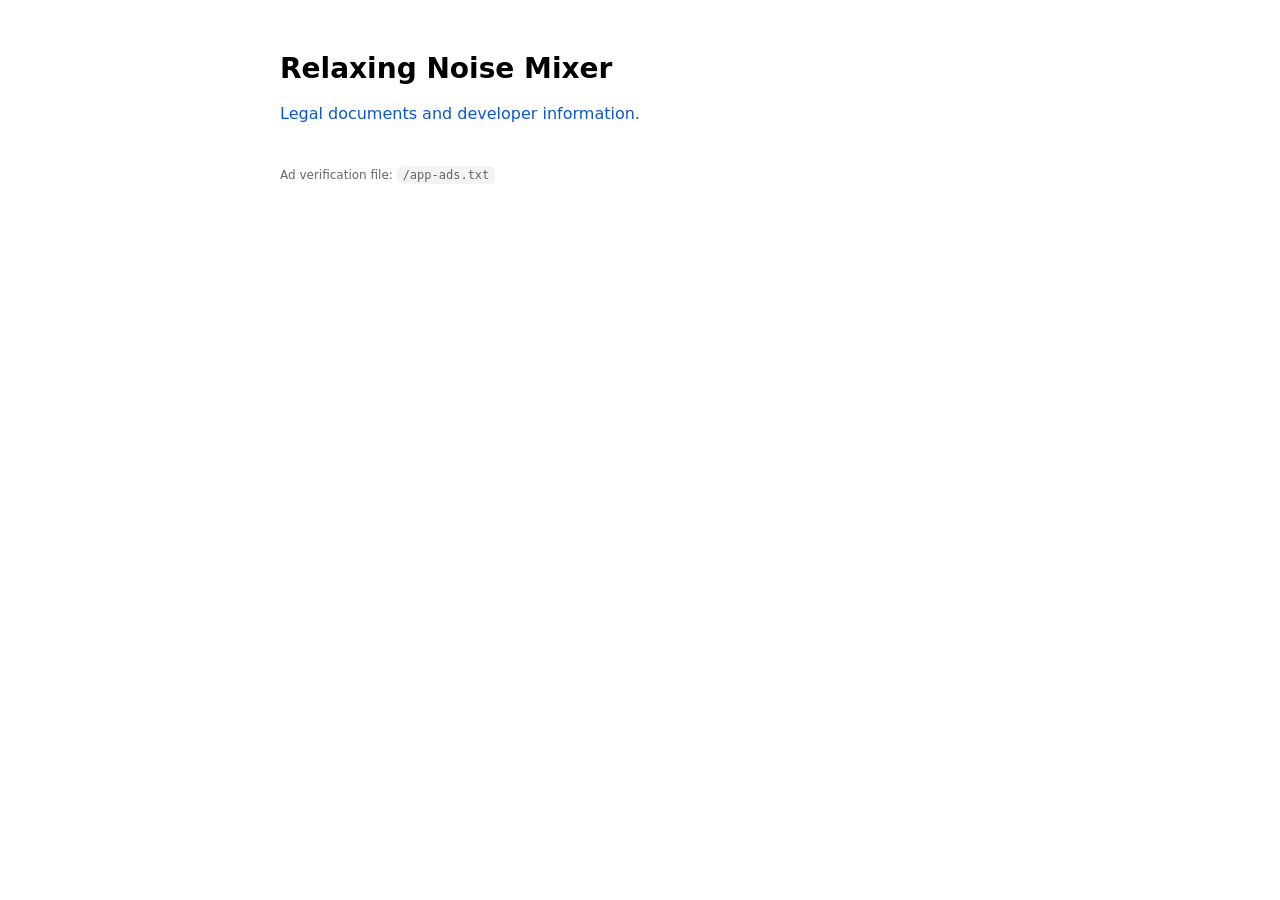
==== index.html @ 0e550cc2 "add index page" ====
<!doctype html>
<html lang="en">
  <head>
    <meta charset="utf-8" />
    <meta name="viewport" content="width=device-width, initial-scale=1" />
    <title>Relaxing Noise Mixer</title>
    <meta name="description" content="Relaxing Noise Mixer — legal documents." />
    <style>
      body {
        font-family: system-ui, -apple-system, Segoe UI, Roboto, Arial, sans-serif;
        margin: 0;
        padding: 48px 20px;
        line-height: 1.5;
      }
      .wrap {
        max-width: 720px;
        margin: 0 auto;
      }
      h1 {
        margin: 0 0 12px;
        font-size: 28px;
      }
      p {
        margin: 0 0 24px;
        color: #444;
      }
      a {
        display: inline-block;
        margin-right: 16px;
        margin-bottom: 12px;
        color: #0b57d0;
        text-decoration: none;
      }
      a:hover {
        text-decoration: underline;
      }
      .small {
        margin-top: 28px;
        font-size: 12px;
        color: #666;
      }
      code {
        background: #f3f3f3;
        padding: 2px 6px;
        border-radius: 6px;
      }
    </style>
  </head>
  <body>
    <div class="wrap">
      <h1>Relaxing Noise Mixer</h1>
      <a href="https://norbertgy.github.io/noisenest-legal/" rel="noopener">Legal documents and developer information.</a>
      <div class="small">
        Ad verification file: <code>/app-ads.txt</code>
      </div>
    </div>
  </body>
</html>
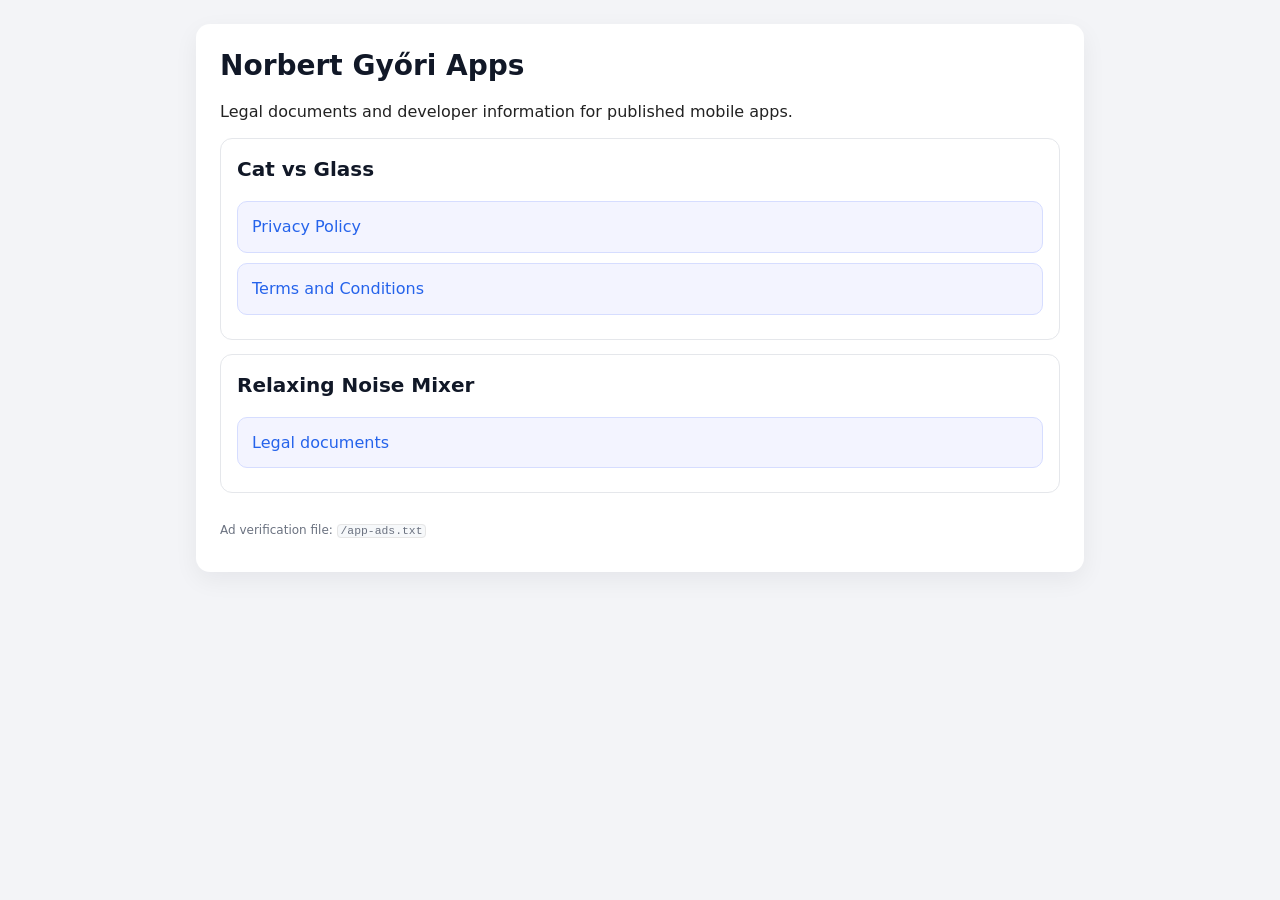
==== commit fed7ea97: "add cat vs glass terms and privacy docs" ====
--- a/index.html
+++ b/index.html
@@ -3,56 +3,31 @@
   <head>
     <meta charset="utf-8" />
     <meta name="viewport" content="width=device-width, initial-scale=1" />
-    <title>Relaxing Noise Mixer</title>
-    <meta name="description" content="Relaxing Noise Mixer — legal documents." />
-    <style>
-      body {
-        font-family: system-ui, -apple-system, Segoe UI, Roboto, Arial, sans-serif;
-        margin: 0;
-        padding: 48px 20px;
-        line-height: 1.5;
-      }
-      .wrap {
-        max-width: 720px;
-        margin: 0 auto;
-      }
-      h1 {
-        margin: 0 0 12px;
-        font-size: 28px;
-      }
-      p {
-        margin: 0 0 24px;
-        color: #444;
-      }
-      a {
-        display: inline-block;
-        margin-right: 16px;
-        margin-bottom: 12px;
-        color: #0b57d0;
-        text-decoration: none;
-      }
-      a:hover {
-        text-decoration: underline;
-      }
-      .small {
-        margin-top: 28px;
-        font-size: 12px;
-        color: #666;
-      }
-      code {
-        background: #f3f3f3;
-        padding: 2px 6px;
-        border-radius: 6px;
-      }
-    </style>
+    <title>Norbert Győri Apps — Legal Documents</title>
+    <meta name="description" content="Legal documents and developer information for apps by Norbert Győri." />
+    <link rel="stylesheet" href="style.css" />
   </head>
   <body>
-    <div class="wrap">
-      <h1>Relaxing Noise Mixer</h1>
-      <a href="https://norbertgy.github.io/noisenest-legal/" rel="noopener">Legal documents and developer information.</a>
-      <div class="small">
-        Ad verification file: <code>/app-ads.txt</code>
-      </div>
-    </div>
+    <main class="legal-main">
+      <h1>Norbert Győri Apps</h1>
+      <p>Legal documents and developer information for published mobile apps.</p>
+
+      <section class="app-card">
+        <h2>Cat vs Glass</h2>
+        <ul class="doc-list">
+          <li><a href="cat-vs-glass/privacy.html">Privacy Policy</a></li>
+          <li><a href="cat-vs-glass/terms.html">Terms and Conditions</a></li>
+        </ul>
+      </section>
+
+      <section class="app-card">
+        <h2>Relaxing Noise Mixer</h2>
+        <ul class="doc-list">
+          <li><a href="https://norbertgy.github.io/noisenest-legal/" rel="noopener">Legal documents</a></li>
+        </ul>
+      </section>
+
+      <p class="small">Ad verification file: <code>/app-ads.txt</code></p>
+    </main>
   </body>
 </html>
--- a/style.css
+++ b/style.css
@@ -0,0 +1,174 @@
+body {
+  font-family: system-ui, -apple-system, BlinkMacSystemFont, "Segoe UI", Arial,
+    sans-serif;
+  margin: 0;
+  padding: 0;
+  line-height: 1.6;
+  background: #f3f4f7;
+  color: #222;
+}
+
+.legal-main {
+  max-width: 840px;
+  margin: 24px auto;
+  padding: 20px 24px;
+  background: #ffffff;
+  border-radius: 14px;
+  box-shadow: 0 8px 24px rgba(15, 23, 42, 0.06);
+}
+
+h1,
+h2,
+h3 {
+  color: #111827;
+}
+
+h1 {
+  margin: 0 0 10px;
+  font-size: 28px;
+  font-weight: 700;
+}
+
+h2 {
+  margin: 28px 0 10px;
+  font-size: 20px;
+  font-weight: 600;
+}
+
+h3 {
+  margin: 18px 0 8px;
+  font-size: 17px;
+  font-weight: 600;
+}
+
+p {
+  margin: 0 0 12px;
+}
+
+ul {
+  padding-left: 20px;
+  margin: 0 0 12px;
+}
+
+a {
+  color: #2563eb;
+  text-decoration: none;
+}
+
+a:hover,
+a:focus {
+  text-decoration: underline;
+  outline: none;
+}
+
+.doc-list {
+  list-style: none;
+  padding: 0;
+  margin: 16px 0 0;
+}
+
+.doc-list li {
+  margin-bottom: 10px;
+}
+
+.doc-list a {
+  display: block;
+  padding: 12px 14px;
+  border-radius: 10px;
+  background: #f3f4ff;
+  border: 1px solid #d6ddff;
+  font-weight: 500;
+}
+
+.doc-list a:hover,
+.doc-list a:focus {
+  background: #e0e7ff;
+  text-decoration: none;
+}
+
+.app-card {
+  padding: 14px 16px;
+  border: 1px solid #e5e7eb;
+  border-radius: 12px;
+  margin: 14px 0;
+  background: #fff;
+}
+
+.app-card h2 {
+  margin-top: 0;
+}
+
+.small,
+em {
+  color: #6b7280;
+}
+
+.small {
+  margin-top: 28px;
+  font-size: 12px;
+}
+
+code {
+  background: #f6f8fa;
+  border: 1px solid #e6e6e6;
+  padding: 0 0.25em;
+  border-radius: 4px;
+  font-family: ui-monospace, SFMono-Regular, Menlo, Consolas, "Liberation Mono",
+    monospace;
+  font-size: 0.95em;
+}
+
+@media (max-width: 480px) {
+  .legal-main {
+    margin: 12px;
+    padding: 14px;
+  }
+
+  h1 {
+    font-size: 24px;
+  }
+
+  h2 {
+    font-size: 18px;
+  }
+}
+
+@media (prefers-color-scheme: dark) {
+  body {
+    background: #020617;
+    color: #e5e7eb;
+  }
+
+  .legal-main,
+  .app-card {
+    background: #020617;
+    border-color: #111827;
+    box-shadow: 0 10px 30px rgba(0, 0, 0, 0.5);
+  }
+
+  h1,
+  h2,
+  h3 {
+    color: #f9fafb;
+  }
+
+  a {
+    color: #60a5fa;
+  }
+
+  code {
+    background: #020617;
+    border-color: #1f2933;
+  }
+
+  .doc-list a {
+    background: #020617;
+    border-color: #1f2937;
+    color: #e5e7eb;
+  }
+
+  .doc-list a:hover,
+  .doc-list a:focus {
+    background: #0b1120;
+  }
+}
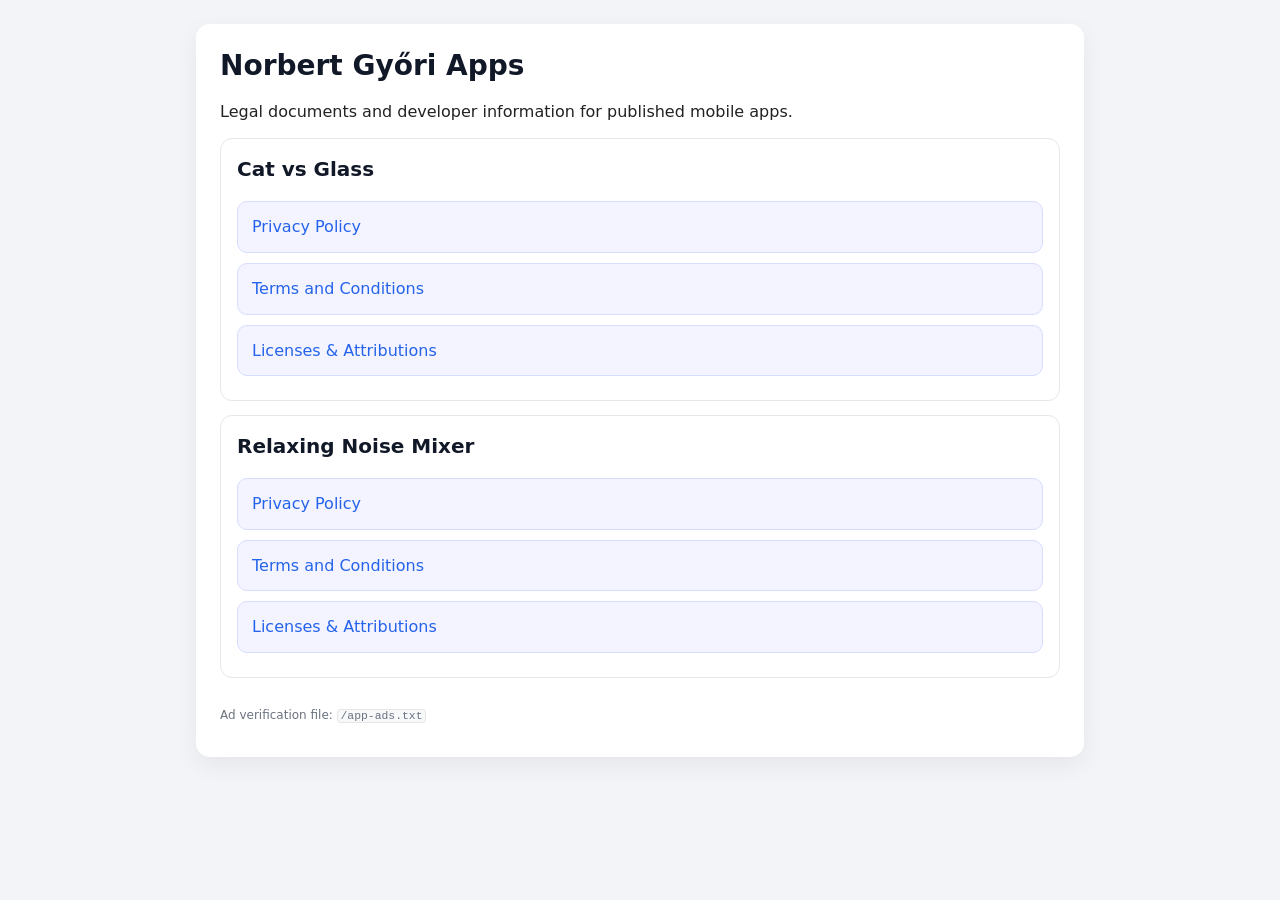
==== commit 10d85849: "update relaxing noise mixer terms, policy and licenses" ====
--- a/index.html
+++ b/index.html
@@ -17,13 +17,16 @@
         <ul class="doc-list">
           <li><a href="cat-vs-glass/privacy.html">Privacy Policy</a></li>
           <li><a href="cat-vs-glass/terms.html">Terms and Conditions</a></li>
+          <li><a href="cat-vs-glass/licenses.html">Licenses &amp; Attributions</a></li>
         </ul>
       </section>
 
       <section class="app-card">
         <h2>Relaxing Noise Mixer</h2>
         <ul class="doc-list">
-          <li><a href="https://norbertgy.github.io/noisenest-legal/" rel="noopener">Legal documents</a></li>
+          <li><a href="noisenest-legal/privacy.html">Privacy Policy</a></li>
+          <li><a href="noisenest-legal/terms.html">Terms and Conditions</a></li>
+          <li><a href="noisenest-legal/licenses.html">Licenses &amp; Attributions</a></li>
         </ul>
       </section>
 
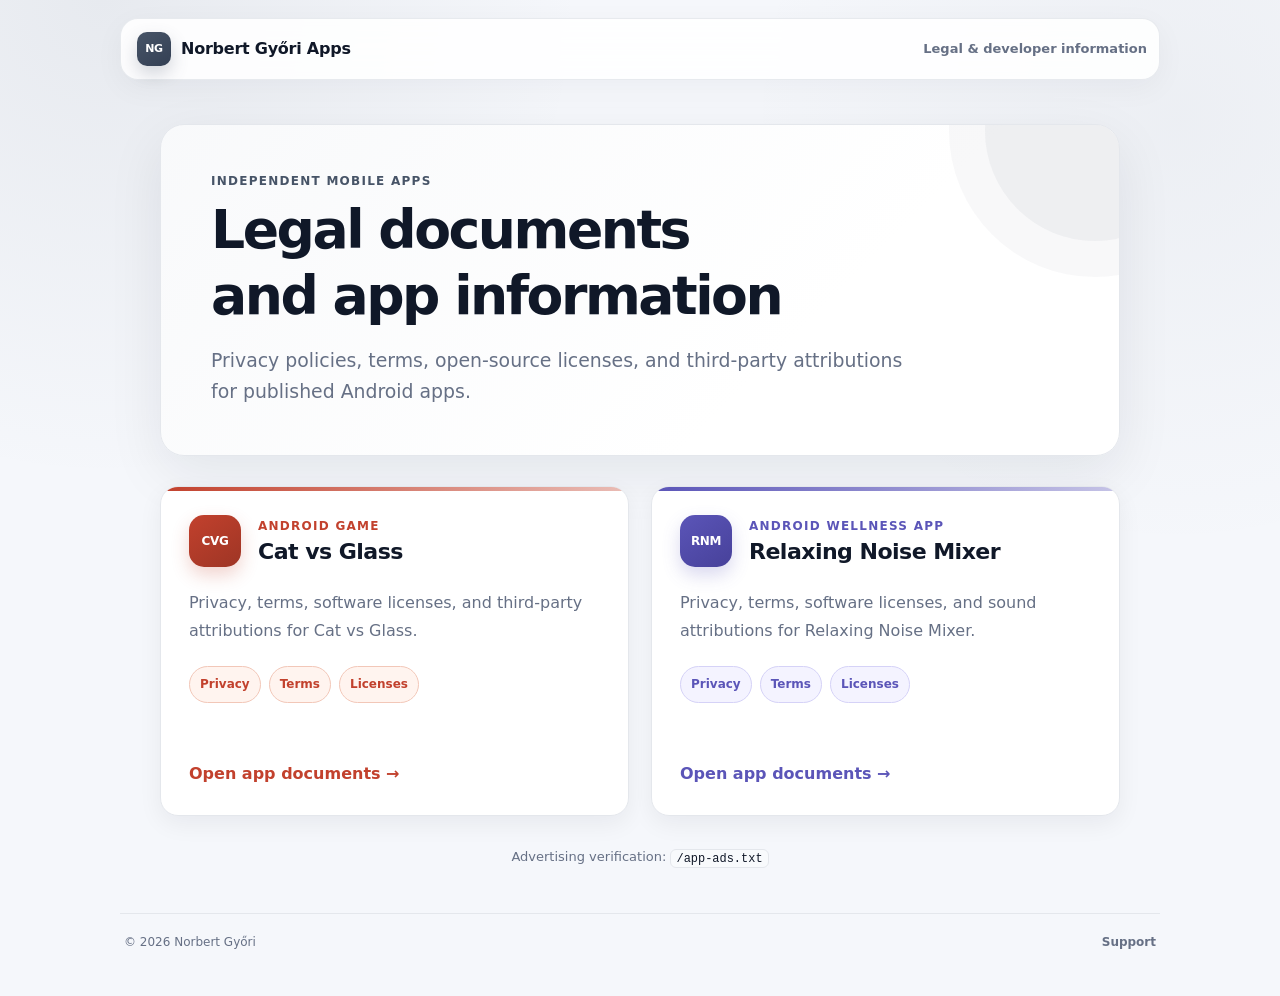
==== commit 9874fd94: "Restyle legal site" ====
--- a/index.html
+++ b/index.html
@@ -1,36 +1,14 @@
-<!doctype html>
+<!DOCTYPE html>
+
 <html lang="en">
-  <head>
-    <meta charset="utf-8" />
-    <meta name="viewport" content="width=device-width, initial-scale=1" />
-    <title>Norbert Győri Apps — Legal Documents</title>
-    <meta name="description" content="Legal documents and developer information for apps by Norbert Győri." />
-    <link rel="stylesheet" href="style.css" />
-  </head>
-  <body>
-    <main class="legal-main">
-      <h1>Norbert Győri Apps</h1>
-      <p>Legal documents and developer information for published mobile apps.</p>
-
-      <section class="app-card">
-        <h2>Cat vs Glass</h2>
-        <ul class="doc-list">
-          <li><a href="cat-vs-glass/privacy.html">Privacy Policy</a></li>
-          <li><a href="cat-vs-glass/terms.html">Terms and Conditions</a></li>
-          <li><a href="cat-vs-glass/licenses.html">Licenses &amp; Attributions</a></li>
-        </ul>
-      </section>
-
-      <section class="app-card">
-        <h2>Relaxing Noise Mixer</h2>
-        <ul class="doc-list">
-          <li><a href="noisenest-legal/privacy.html">Privacy Policy</a></li>
-          <li><a href="noisenest-legal/terms.html">Terms and Conditions</a></li>
-          <li><a href="noisenest-legal/licenses.html">Licenses &amp; Attributions</a></li>
-        </ul>
-      </section>
-
-      <p class="small">Ad verification file: <code>/app-ads.txt</code></p>
-    </main>
-  </body>
-</html>
+<head>
+<meta charset="utf-8"/>
+<meta content="width=device-width, initial-scale=1" name="viewport"/>
+<meta content="light dark" name="color-scheme"/>
+<meta content="#111827" name="theme-color"/>
+<title>Norbert Győri Apps — Legal Documents</title>
+<meta content="Legal documents and developer information for apps by Norbert Győri." name="description"/>
+<link href="style.css" rel="stylesheet"/>
+</head>
+<body class="theme-root"><div class="site-shell"><header class="site-header"><div class="header-inner"><a aria-label="Norbert Győri Apps home" class="brand" href="index.html"><span aria-hidden="true" class="brand-mark">NG</span><span class="brand-name">Norbert Győri Apps</span></a><span class="header-label">Legal &amp; developer information</span></div></header><main class="landing-main"><section class="landing-hero"><p class="eyebrow">Independent mobile apps</p><h1>Legal documents and app information</h1><p class="lead">Privacy policies, terms, open-source licenses, and third-party attributions for published Android apps.</p></section><section aria-label="Published apps" class="app-grid"><article class="app-card theme-cat"><div class="app-card-top"><span aria-hidden="true" class="app-icon">CVG</span><div><p class="app-type">Android game</p><h2><a href="cat-vs-glass/index.html">Cat vs Glass</a></h2></div></div><p class="app-description">Privacy, terms, software licenses, and third-party attributions for Cat vs Glass.</p><div class="card-links"><a href="cat-vs-glass/privacy.html">Privacy</a><a href="cat-vs-glass/terms.html">Terms</a><a href="cat-vs-glass/licenses.html">Licenses</a></div><a class="primary-link" href="cat-vs-glass/index.html">Open app documents →</a></article><article class="app-card theme-noise"><div class="app-card-top"><span aria-hidden="true" class="app-icon">RNM</span><div><p class="app-type">Android wellness app</p><h2><a href="noisenest-legal/index.html">Relaxing Noise Mixer</a></h2></div></div><p class="app-description">Privacy, terms, software licenses, and sound attributions for Relaxing Noise Mixer.</p><div class="card-links"><a href="noisenest-legal/privacy.html">Privacy</a><a href="noisenest-legal/terms.html">Terms</a><a href="noisenest-legal/licenses.html">Licenses</a></div><a class="primary-link" href="noisenest-legal/index.html">Open app documents →</a></article></section><p class="verification-note">Advertising verification: <code>/app-ads.txt</code></p></main><footer class="site-footer"><div class="footer-inner"><p>© 2026 Norbert Győri</p><div class="footer-links"><a href="mailto:noisenest.app@gmail.com">Support</a></div></div></footer></div></body>
+</html>
--- a/style.css
+++ b/style.css
@@ -1,174 +1,828 @@
+:root {
+  color-scheme: light dark;
+  --page-bg: #f5f7fb;
+  --surface: #ffffff;
+  --surface-muted: #f8fafc;
+  --text: #182033;
+  --text-muted: #667085;
+  --heading: #101828;
+  --border: #e4e7ec;
+  --border-strong: #d0d5dd;
+  --shadow: 0 18px 55px rgba(16, 24, 40, 0.08);
+  --shadow-soft: 0 8px 24px rgba(16, 24, 40, 0.06);
+  --accent: #475467;
+  --accent-strong: #344054;
+  --accent-soft: #f2f4f7;
+  --accent-border: #d0d5dd;
+  --focus-ring: rgba(37, 99, 235, 0.32);
+  --radius-xl: 24px;
+  --radius-lg: 18px;
+  --radius-md: 13px;
+  --content-width: 960px;
+  font-family: Inter, ui-sans-serif, system-ui, -apple-system, BlinkMacSystemFont,
+    "Segoe UI", sans-serif;
+}
+
+.theme-cat {
+  --accent: #c2412d;
+  --accent-strong: #9e3525;
+  --accent-soft: #fff4ef;
+  --accent-border: #f2c7b8;
+}
+
+.theme-noise {
+  --accent: #5b55b8;
+  --accent-strong: #47419a;
+  --accent-soft: #f4f3ff;
+  --accent-border: #d5d2f7;
+}
+
+* {
+  box-sizing: border-box;
+}
+
+html {
+  scroll-behavior: smooth;
+}
+
 body {
-  font-family: system-ui, -apple-system, BlinkMacSystemFont, "Segoe UI", Arial,
-    sans-serif;
+  min-width: 320px;
   margin: 0;
-  padding: 0;
-  line-height: 1.6;
-  background: #f3f4f7;
-  color: #222;
-}
-
-.legal-main {
-  max-width: 840px;
-  margin: 24px auto;
-  padding: 20px 24px;
-  background: #ffffff;
-  border-radius: 14px;
-  box-shadow: 0 8px 24px rgba(15, 23, 42, 0.06);
+  background:
+    radial-gradient(circle at 8% 0%, color-mix(in srgb, var(--accent) 8%, transparent), transparent 30rem),
+    radial-gradient(circle at 92% 12%, color-mix(in srgb, var(--accent) 5%, transparent), transparent 27rem),
+    var(--page-bg);
+  color: var(--text);
+  font-size: 16px;
+  line-height: 1.72;
+  -webkit-font-smoothing: antialiased;
+  text-rendering: optimizeLegibility;
+}
+
+.site-shell {
+  min-height: 100vh;
+  display: flex;
+  flex-direction: column;
+}
+
+.site-header {
+  padding: 18px 24px 0;
+}
+
+.header-inner,
+.footer-inner {
+  width: min(100%, calc(var(--content-width) + 80px));
+  margin: 0 auto;
+}
+
+.header-inner {
+  min-height: 62px;
+  padding: 10px 12px 10px 16px;
+  display: flex;
+  align-items: center;
+  justify-content: space-between;
+  gap: 18px;
+  border: 1px solid color-mix(in srgb, var(--border) 88%, transparent);
+  border-radius: 18px;
+  background: color-mix(in srgb, var(--surface) 88%, transparent);
+  box-shadow: 0 8px 30px rgba(16, 24, 40, 0.045);
+  backdrop-filter: blur(16px);
+  -webkit-backdrop-filter: blur(16px);
+}
+
+.brand {
+  display: inline-flex;
+  align-items: center;
+  gap: 10px;
+  color: var(--heading);
+  font-weight: 720;
+  letter-spacing: -0.015em;
+  white-space: nowrap;
+}
+
+.brand:hover {
+  text-decoration: none;
+}
+
+.brand-mark,
+.app-icon {
+  display: inline-grid;
+  place-items: center;
+  flex: 0 0 auto;
+  background: linear-gradient(145deg, var(--accent), var(--accent-strong));
+  color: #fff;
+  box-shadow: 0 8px 18px color-mix(in srgb, var(--accent) 23%, transparent);
+  font-weight: 800;
+  letter-spacing: -0.03em;
+}
+
+.brand-mark {
+  width: 34px;
+  height: 34px;
+  border-radius: 10px;
+  font-size: 11px;
+}
+
+.header-label {
+  color: var(--text-muted);
+  font-size: 13px;
+  font-weight: 600;
+}
+
+.app-nav {
+  display: flex;
+  align-items: center;
+  gap: 4px;
+  overflow-x: auto;
+  scrollbar-width: none;
+}
+
+.app-nav::-webkit-scrollbar {
+  display: none;
+}
+
+.app-nav a {
+  padding: 8px 11px;
+  border-radius: 9px;
+  color: var(--text-muted);
+  font-size: 13px;
+  font-weight: 650;
+  white-space: nowrap;
+}
+
+.app-nav a:hover,
+.app-nav a:focus-visible {
+  color: var(--accent-strong);
+  background: var(--accent-soft);
+  text-decoration: none;
+}
+
+.app-nav a[aria-current="page"] {
+  color: var(--accent-strong);
+  background: var(--accent-soft);
+  box-shadow: inset 0 0 0 1px var(--accent-border);
+}
+
+main {
+  width: min(calc(100% - 32px), var(--content-width));
+  margin: 44px auto;
+  flex: 1;
+}
+
+.landing-main,
+.app-overview {
+  display: grid;
+  gap: 30px;
+}
+
+.landing-hero,
+.app-hero {
+  padding: 48px 50px;
+  overflow: hidden;
+  position: relative;
+  border: 1px solid var(--border);
+  border-radius: var(--radius-xl);
+  background:
+    linear-gradient(135deg, color-mix(in srgb, var(--accent-soft) 52%, var(--surface)), var(--surface) 66%);
+  box-shadow: var(--shadow);
+}
+
+.landing-hero::after,
+.app-hero::after {
+  content: "";
+  position: absolute;
+  width: 220px;
+  height: 220px;
+  right: -86px;
+  top: -104px;
+  border-radius: 50%;
+  background: color-mix(in srgb, var(--accent) 9%, transparent);
+  box-shadow: 0 0 0 36px color-mix(in srgb, var(--accent) 4%, transparent);
+  pointer-events: none;
+}
+
+.eyebrow,
+.app-type,
+.document-kicker {
+  margin: 0 0 8px;
+  color: var(--accent);
+  font-size: 12px;
+  font-weight: 800;
+  letter-spacing: 0.105em;
+  line-height: 1.35;
+  text-transform: uppercase;
 }
 
 h1,
 h2,
 h3 {
-  color: #111827;
+  color: var(--heading);
+  line-height: 1.23;
+  text-wrap: balance;
 }
 
 h1 {
-  margin: 0 0 10px;
-  font-size: 28px;
+  margin: 0;
+  font-size: clamp(2rem, 5vw, 3.35rem);
+  font-weight: 790;
+  letter-spacing: -0.046em;
+}
+
+h2 {
+  margin: 2.25em 0 0.55em;
+  font-size: clamp(1.25rem, 2.4vw, 1.58rem);
+  font-weight: 760;
+  letter-spacing: -0.025em;
+  scroll-margin-top: 24px;
+}
+
+h3 {
+  margin: 1.65em 0 0.45em;
+  font-size: 1.08rem;
+  font-weight: 750;
+  letter-spacing: -0.012em;
+}
+
+.lead {
+  max-width: 720px;
+  margin: 16px 0 0;
+  color: var(--text-muted);
+  font-size: clamp(1.03rem, 2vw, 1.18rem);
+  line-height: 1.65;
+}
+
+p {
+  margin: 0 0 1em;
+}
+
+ul,
+ol {
+  margin: 0 0 1.15em;
+  padding-left: 1.4em;
+}
+
+li {
+  padding-left: 0.18em;
+  margin: 0.32em 0;
+}
+
+li::marker {
+  color: var(--accent);
+}
+
+a {
+  color: var(--accent);
+  font-weight: 600;
+  text-decoration: none;
+  text-underline-offset: 0.18em;
+}
+
+a:hover {
+  text-decoration: underline;
+}
+
+a:focus-visible,
+summary:focus-visible {
+  outline: 3px solid var(--focus-ring);
+  outline-offset: 3px;
+  border-radius: 5px;
+}
+
+.app-grid,
+.document-grid {
+  display: grid;
+  grid-template-columns: repeat(2, minmax(0, 1fr));
+  gap: 22px;
+}
+
+.app-card,
+.document-link-card {
+  position: relative;
+  padding: 28px;
+  border: 1px solid var(--border);
+  border-radius: var(--radius-lg);
+  background: var(--surface);
+  box-shadow: var(--shadow-soft);
+}
+
+.app-card {
+  display: flex;
+  flex-direction: column;
+  min-height: 330px;
+  overflow: hidden;
+}
+
+.app-card::before {
+  content: "";
+  position: absolute;
+  inset: 0 0 auto;
+  height: 4px;
+  background: linear-gradient(90deg, var(--accent), color-mix(in srgb, var(--accent) 35%, transparent));
+}
+
+.app-card-top,
+.app-identity {
+  display: flex;
+  align-items: center;
+  gap: 17px;
+}
+
+.app-icon {
+  width: 52px;
+  height: 52px;
+  border-radius: 15px;
+  font-size: 12px;
+}
+
+.app-icon-large {
+  width: 76px;
+  height: 76px;
+  border-radius: 21px;
+  font-size: 16px;
+}
+
+.app-card h2,
+.document-link-card h2 {
+  margin: 0;
+}
+
+.app-card h2 {
+  font-size: 1.38rem;
+}
+
+.app-card h2 a,
+.document-link-card h2 a {
+  color: var(--heading);
+}
+
+.app-type {
+  margin-bottom: 4px;
+}
+
+.app-description {
+  margin: 22px 0;
+  color: var(--text-muted);
+}
+
+.card-links {
+  display: flex;
+  flex-wrap: wrap;
+  gap: 8px;
+  margin-bottom: 24px;
+}
+
+.card-links a,
+.document-footer-nav a {
+  padding: 7px 10px;
+  border: 1px solid var(--accent-border);
+  border-radius: 999px;
+  background: var(--accent-soft);
+  font-size: 12px;
+}
+
+.primary-link {
+  margin-top: auto;
+  font-weight: 750;
+}
+
+.verification-note {
+  margin: 0;
+  color: var(--text-muted);
+  font-size: 13px;
+  text-align: center;
+}
+
+code {
+  padding: 0.15em 0.42em;
+  border: 1px solid var(--border);
+  border-radius: 6px;
+  background: var(--surface-muted);
+  color: var(--heading);
+  font-family: ui-monospace, SFMono-Regular, Menlo, Consolas, monospace;
+  font-size: 0.92em;
+}
+
+.app-identity {
+  position: relative;
+  z-index: 1;
+}
+
+.document-grid {
+  grid-template-columns: repeat(3, minmax(0, 1fr));
+}
+
+.document-link-card {
+  min-height: 240px;
+  display: flex;
+  flex-direction: column;
+  transition: transform 160ms ease, box-shadow 160ms ease, border-color 160ms ease;
+}
+
+.document-link-card:hover {
+  transform: translateY(-3px);
+  border-color: var(--accent-border);
+  box-shadow: var(--shadow);
+}
+
+.document-link-card h2 {
+  font-size: 1.24rem;
+}
+
+.document-link-card p {
+  color: var(--text-muted);
+  font-size: 14px;
+}
+
+.document-card {
+  max-width: 880px;
+  padding: clamp(26px, 5vw, 58px);
+  border: 1px solid var(--border);
+  border-radius: var(--radius-xl);
+  background: var(--surface);
+  box-shadow: var(--shadow);
+}
+
+.document-header {
+  margin-bottom: 28px;
+  padding-bottom: 26px;
+  border-bottom: 1px solid var(--border);
+}
+
+.document-header h1 {
+  font-size: clamp(2rem, 5vw, 3.05rem);
+}
+
+.updated-badge {
+  display: inline-flex;
+  align-items: center;
+  margin: 18px 0 0;
+  padding: 6px 10px;
+  border: 1px solid var(--accent-border);
+  border-radius: 999px;
+  background: var(--accent-soft);
+  color: var(--accent-strong);
+  font-size: 12px;
   font-weight: 700;
-}
-
-h2 {
-  margin: 28px 0 10px;
-  font-size: 20px;
-  font-weight: 600;
-}
-
-h3 {
-  margin: 18px 0 8px;
-  font-size: 17px;
-  font-weight: 600;
-}
-
-p {
-  margin: 0 0 12px;
-}
-
-ul {
-  padding-left: 20px;
-  margin: 0 0 12px;
-}
-
-a {
-  color: #2563eb;
-  text-decoration: none;
-}
-
-a:hover,
-a:focus {
-  text-decoration: underline;
-  outline: none;
-}
-
-.doc-list {
-  list-style: none;
-  padding: 0;
-  margin: 16px 0 0;
-}
-
-.doc-list li {
-  margin-bottom: 10px;
-}
-
-.doc-list a {
-  display: block;
-  padding: 12px 14px;
-  border-radius: 10px;
-  background: #f3f4ff;
-  border: 1px solid #d6ddff;
-  font-weight: 500;
-}
-
-.doc-list a:hover,
-.doc-list a:focus {
-  background: #e0e7ff;
-  text-decoration: none;
-}
-
-.app-card {
+  line-height: 1.3;
+}
+
+.toc {
+  margin: 0 0 30px;
   padding: 14px 16px;
-  border: 1px solid #e5e7eb;
-  border-radius: 12px;
-  margin: 14px 0;
-  background: #fff;
-}
-
-.app-card h2 {
-  margin-top: 0;
-}
-
-.small,
-em {
-  color: #6b7280;
-}
-
-.small {
-  margin-top: 28px;
+  border: 1px solid var(--border);
+  border-radius: var(--radius-md);
+  background: var(--surface-muted);
+}
+
+.toc summary {
+  color: var(--heading);
+  cursor: pointer;
+  font-size: 14px;
+  font-weight: 750;
+}
+
+.toc nav {
+  margin-top: 12px;
+  padding-top: 10px;
+  border-top: 1px solid var(--border);
+}
+
+.toc ul {
+  columns: 2;
+  column-gap: 30px;
+  margin: 0;
+  padding-left: 1.2em;
+  font-size: 13px;
+}
+
+.toc li {
+  break-inside: avoid;
+  margin: 0 0 6px;
+}
+
+.document-card > p,
+.document-card > ul,
+.document-card > ol,
+.document-card > h2,
+.document-card > h3 {
+  max-width: 74ch;
+}
+
+.document-card strong {
+  color: var(--heading);
+}
+
+.table-wrap {
+  width: 100%;
+  margin: 20px 0 32px;
+  overflow-x: auto;
+  border: 1px solid var(--border);
+  border-radius: var(--radius-md);
+  background: var(--surface);
+  -webkit-overflow-scrolling: touch;
+}
+
+table {
+  width: 100%;
+  min-width: 650px;
+  border-collapse: collapse;
+  font-size: 13px;
+  line-height: 1.5;
+}
+
+th,
+td {
+  padding: 13px 14px;
+  border-bottom: 1px solid var(--border);
+  text-align: left;
+  vertical-align: top;
+  overflow-wrap: anywhere;
+}
+
+th {
+  background: var(--surface-muted);
+  color: var(--heading);
+  font-size: 11px;
+  font-weight: 800;
+  letter-spacing: 0.055em;
+  text-transform: uppercase;
+}
+
+tbody tr:last-child td {
+  border-bottom: 0;
+}
+
+tbody tr:hover td {
+  background: color-mix(in srgb, var(--accent-soft) 42%, transparent);
+}
+
+.document-footer-nav {
+  display: flex;
+  flex-wrap: wrap;
+  gap: 9px;
+  margin-top: 42px;
+  padding-top: 24px;
+  border-top: 1px solid var(--border);
+}
+
+.site-footer {
+  padding: 0 24px 26px;
+}
+
+.footer-inner {
+  display: flex;
+  align-items: center;
+  justify-content: space-between;
+  gap: 20px;
+  padding: 18px 4px;
+  border-top: 1px solid var(--border);
+  color: var(--text-muted);
   font-size: 12px;
 }
 
-code {
-  background: #f6f8fa;
-  border: 1px solid #e6e6e6;
-  padding: 0 0.25em;
-  border-radius: 4px;
-  font-family: ui-monospace, SFMono-Regular, Menlo, Consolas, "Liberation Mono",
-    monospace;
-  font-size: 0.95em;
-}
-
-@media (max-width: 480px) {
-  .legal-main {
-    margin: 12px;
-    padding: 14px;
-  }
-
-  h1 {
-    font-size: 24px;
-  }
-
-  h2 {
-    font-size: 18px;
+.footer-inner p {
+  margin: 0;
+}
+
+.footer-links {
+  display: flex;
+  flex-wrap: wrap;
+  justify-content: flex-end;
+  gap: 16px;
+}
+
+.footer-links a {
+  color: var(--text-muted);
+  font-weight: 650;
+}
+
+@media (max-width: 820px) {
+  .site-header {
+    padding: 12px 12px 0;
+  }
+
+  .header-inner {
+    align-items: flex-start;
+    flex-direction: column;
+    gap: 8px;
+    padding: 12px;
+  }
+
+  .app-nav {
+    width: 100%;
+    padding-top: 8px;
+    border-top: 1px solid var(--border);
+  }
+
+  main {
+    width: min(calc(100% - 24px), var(--content-width));
+    margin: 24px auto 34px;
+  }
+
+  .landing-hero,
+  .app-hero {
+    padding: 34px 28px;
+  }
+
+  .app-grid,
+  .document-grid {
+    grid-template-columns: 1fr;
+  }
+
+  .document-link-card {
+    min-height: 0;
+  }
+
+  .toc ul {
+    columns: 1;
+  }
+}
+
+@media (max-width: 640px) {
+  body {
+    line-height: 1.67;
+  }
+
+  .brand-name {
+    font-size: 14px;
+  }
+
+  .header-label {
+    display: none;
+  }
+
+  .app-nav a {
+    padding: 7px 9px;
+    font-size: 12px;
+  }
+
+  .landing-hero,
+  .app-hero,
+  .document-card {
+    border-radius: 18px;
+  }
+
+  .landing-hero,
+  .app-hero {
+    padding: 28px 22px;
+  }
+
+  .app-identity {
+    align-items: flex-start;
+  }
+
+  .app-icon-large {
+    width: 58px;
+    height: 58px;
+    border-radius: 16px;
+    font-size: 13px;
+  }
+
+  .app-card {
+    min-height: 0;
+    padding: 23px;
+  }
+
+  .document-card {
+    padding: 25px 20px 30px;
+  }
+
+  .document-header {
+    margin-bottom: 22px;
+  }
+
+  .table-wrap {
+    overflow: visible;
+    border: 0;
+    background: transparent;
+  }
+
+  table,
+  thead,
+  tbody,
+  tr,
+  th,
+  td {
+    display: block;
+    min-width: 0;
+    width: 100%;
+  }
+
+  thead {
+    display: none;
+  }
+
+  tbody {
+    display: grid;
+    gap: 12px;
+  }
+
+  tbody tr {
+    padding: 12px 14px;
+    border: 1px solid var(--border);
+    border-radius: 12px;
+    background: var(--surface-muted);
+    box-shadow: var(--shadow-soft);
+  }
+
+  td {
+    padding: 8px 0;
+    border-bottom: 1px solid var(--border);
+  }
+
+  td:last-child {
+    border-bottom: 0;
+  }
+
+  td::before {
+    content: attr(data-label);
+    display: block;
+    margin-bottom: 3px;
+    color: var(--text-muted);
+    font-size: 10px;
+    font-weight: 800;
+    letter-spacing: 0.065em;
+    text-transform: uppercase;
+  }
+
+  tbody tr:hover td {
+    background: transparent;
+  }
+
+  .footer-inner {
+    align-items: flex-start;
+    flex-direction: column;
+  }
+
+  .footer-links {
+    justify-content: flex-start;
+  }
+}
+
+@media (prefers-reduced-motion: reduce) {
+  html {
+    scroll-behavior: auto;
+  }
+
+  *,
+  *::before,
+  *::after {
+    transition: none !important;
   }
 }
 
 @media (prefers-color-scheme: dark) {
+  :root {
+    --page-bg: #0b1020;
+    --surface: #11182a;
+    --surface-muted: #151e33;
+    --text: #d9e0ec;
+    --text-muted: #9ca8bb;
+    --heading: #f7f9fc;
+    --border: #28334a;
+    --border-strong: #354158;
+    --shadow: 0 22px 60px rgba(0, 0, 0, 0.34);
+    --shadow-soft: 0 10px 26px rgba(0, 0, 0, 0.24);
+    --focus-ring: rgba(125, 173, 255, 0.42);
+  }
+
+  .theme-cat {
+    --accent: #ff8b70;
+    --accent-strong: #ffad99;
+    --accent-soft: #2b1a1c;
+    --accent-border: #65352f;
+  }
+
+  .theme-noise {
+    --accent: #aaa4ff;
+    --accent-strong: #c7c3ff;
+    --accent-soft: #201e3f;
+    --accent-border: #4b477d;
+  }
+
+  .theme-root {
+    --accent: #a6b0c2;
+    --accent-strong: #d0d5dd;
+    --accent-soft: #1b2436;
+    --accent-border: #354158;
+  }
+
+  .header-inner {
+    background: rgba(17, 24, 42, 0.84);
+  }
+
+  .landing-hero,
+  .app-hero {
+    background: linear-gradient(135deg, color-mix(in srgb, var(--accent-soft) 72%, var(--surface)), var(--surface) 67%);
+  }
+}
+
+@supports not (color: color-mix(in srgb, black, white)) {
   body {
-    background: #020617;
-    color: #e5e7eb;
-  }
-
-  .legal-main,
-  .app-card {
-    background: #020617;
-    border-color: #111827;
-    box-shadow: 0 10px 30px rgba(0, 0, 0, 0.5);
-  }
-
-  h1,
-  h2,
-  h3 {
-    color: #f9fafb;
-  }
-
-  a {
-    color: #60a5fa;
-  }
-
-  code {
-    background: #020617;
-    border-color: #1f2933;
-  }
-
-  .doc-list a {
-    background: #020617;
-    border-color: #1f2937;
-    color: #e5e7eb;
-  }
-
-  .doc-list a:hover,
-  .doc-list a:focus {
-    background: #0b1120;
-  }
-}
+    background: var(--page-bg);
+  }
+
+  .header-inner {
+    background: var(--surface);
+  }
+}
